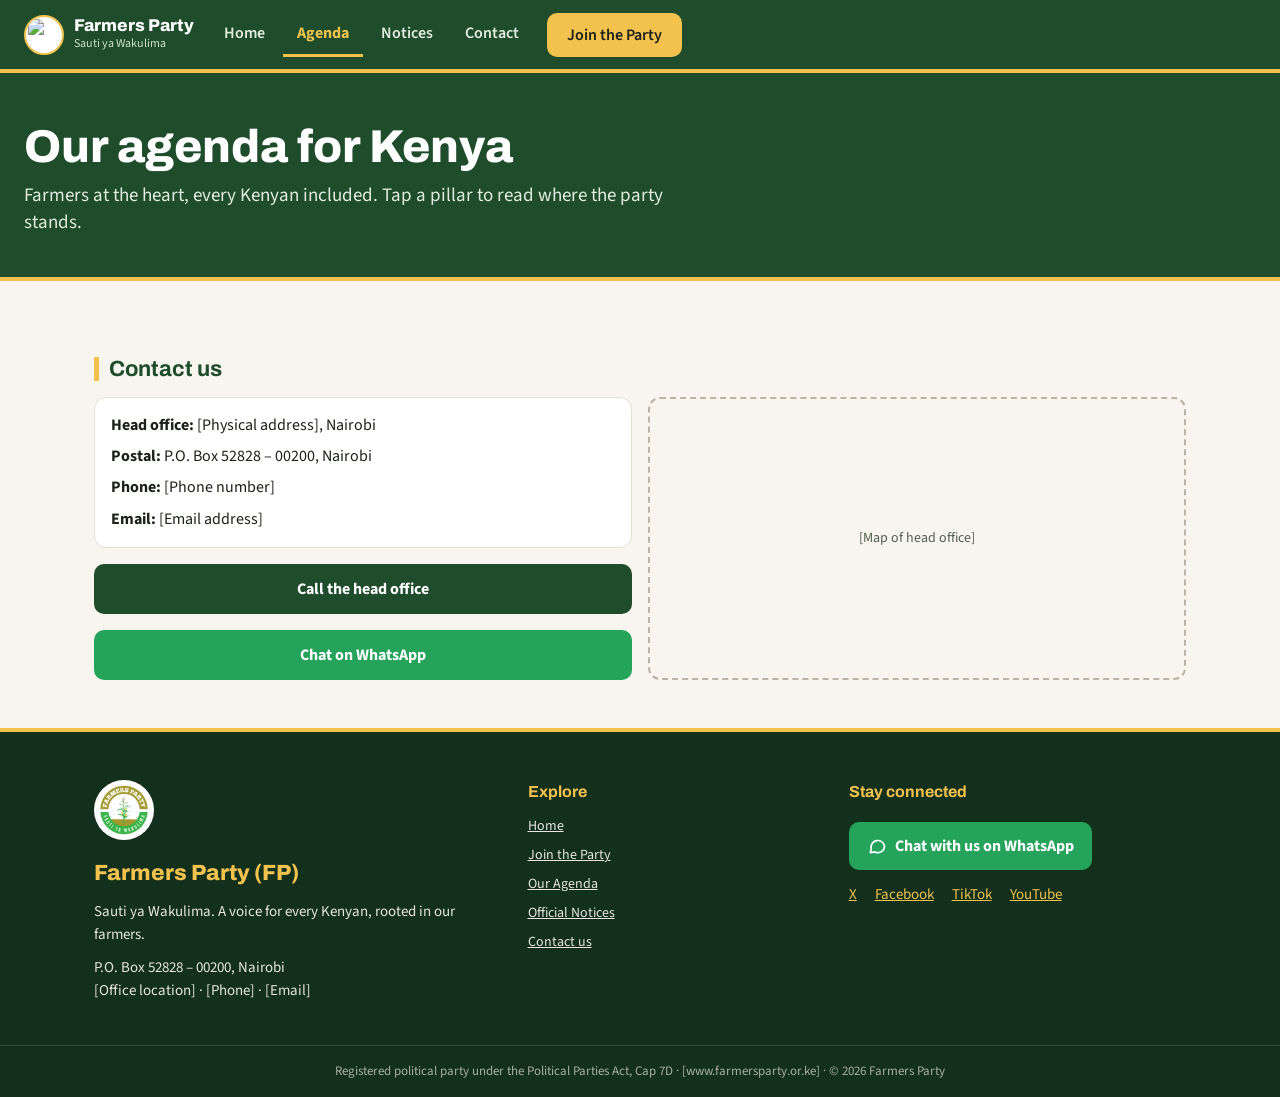
==== agenda.html @ e8895ca5 "latest" ====
<!doctype html>
<html lang="en">
<head>
<meta charset="utf-8">
<meta name="viewport" content="width=device-width, initial-scale=1">
<title>Farmers Party – Agenda and Contact</title>
<meta name="description" content="Farmers Party (FP) – Sauti ya Wakulima. A voice for every Kenyan, rooted in our farmers.">
<link rel="preconnect" href="https://fonts.googleapis.com">
<link href="https://fonts.googleapis.com/css2?family=Archivo:wght@500;700;800&amp;family=Source+Sans+3:wght@400;600;700&amp;display=swap" rel="stylesheet">
<link rel="stylesheet" href="styles.css">
</head>
<body>
<div class="app">
<header class="hdr"><div class="hdr-in">
<a class="brand" href="index.html"><div class="logo"><img src="img/logo.png" alt="Farmers Party Logo"></div><div class="brand-text"><span class="brand-name">Farmers Party</span><span class="brand-sub">Sauti ya Wakulima</span></div></a>
<button class="menu-btn" type="button" aria-expanded="false" aria-controls="nav">Menu</button>
<nav class="nav" id="nav" aria-label="Main"><a href="index.html">Home</a><a href="agenda.html" aria-current="page">Agenda</a><a href="notices.html">Notices</a><a href="agenda.html#contact">Contact</a><a class="btn-join" href="join.html">Join the Party</a></nav>
</div></header>
<main class="">
<section class="intro"><h1>Our agenda for Kenya</h1><p>Farmers at the heart, every Kenyan included. Tap a pillar to read where the party stands.</p></section>
<section class="acc" id="pillars"></section>
<section class="contact" id="contact"><h2>Contact us</h2>
<div class="card info"><span><strong>Head office:</strong> [Physical address], Nairobi</span><span><strong>Postal:</strong> P.O. Box 52828 – 00200, Nairobi</span><span><strong>Phone:</strong> [Phone number]</span><span><strong>Email:</strong> [Email address]</span></div>
<a class="btn btn-green" href="tel:">Call the head office</a><a class="btn btn-wa" href="https://wa.me/">Chat on WhatsApp</a>
<div class="ph map">[Map of head office]</div></section>
</main>
<footer class="ftr">
<div class="ftr-in">
<div><img src="logo.png" alt="Farmers Party Logo" style="height: 60px; margin-bottom: 10px; border-radius: 50%; background: #fff; padding: 3px;"><span class="t">Farmers Party (FP)</span><p>Sauti ya Wakulima. A voice for every Kenyan, rooted in our farmers.</p><p>P.O. Box 52828 – 00200, Nairobi<br>[Office location] · [Phone] · [Email]</p></div>
<div><h3>Explore</h3><ul><li><a href="index.html">Home</a></li><li><a href="join.html">Join the Party</a></li><li><a href="agenda.html">Our Agenda</a></li><li><a href="notices.html">Official Notices</a></li><li><a href="agenda.html#contact">Contact us</a></li></ul></div>
<div><h3>Stay connected</h3><a class="btn btn-wa" href="https://wa.me/"><svg aria-hidden="true" width="20" height="20" viewBox="0 0 24 24" fill="none" stroke="#fff" stroke-width="2" stroke-linecap="round" stroke-linejoin="round"><path d="M21 12a8 8 0 0 1-11.6 7.1L4 20l1-4.8A8 8 0 1 1 21 12z"/></svg>Chat with us on WhatsApp</a><div class="soc"><a href="https://x.com/">X</a><a href="https://facebook.com/">Facebook</a><a href="https://tiktok.com/">TikTok</a><a href="https://youtube.com/">YouTube</a></div></div>
</div>
<div class="ftr-bar">Registered political party under the Political Parties Act, Cap 7D · [www.farmersparty.or.ke] · © 2026 Farmers Party</div>
</footer>
</div>
<script src="js/main.js" defer></script>
</body>
</html>
---- styles.css ----
/* Farmers Party – styles (matches canvas design tokens) */
:root{--green:#1F4D2B;--green-dk:#163a20;--gold:#F2C14E;--ink:#1C2119;--muted:#55604F;--text2:#3E473A;--bg:#F7F5EE;--line:#E4E0D3;--line2:#B9B4A5;--tint:#EEF3EA;--wa:#25A35A;--amber:#8A5A00}
*{box-sizing:border-box}
body{margin:0;background:var(--bg);font-family:'Source Sans 3',system-ui,sans-serif;color:var(--ink)}
a{color:var(--green)}a:hover{color:var(--green-dk)}
h1,h2,.brand-name{font-family:Archivo,sans-serif}
:focus-visible{outline:3px solid var(--gold);outline-offset:2px}
.app{max-width:480px;min-height:100vh;margin:0 auto;display:flex;flex-direction:column;background:var(--bg)}
.app>main{flex:1}
.hdr{display:flex;align-items:center;justify-content:space-between;padding:14px 16px;background:#fff;border-bottom:1px solid var(--line)}
.brand{display:flex;align-items:center;gap:10px;text-decoration:none;color:var(--ink)}
.logo{width:40px;height:40px;border-radius:20px;background:var(--green);display:flex;align-items:center;justify-content:center}
.brand-text{display:flex;flex-direction:column}
.brand-name{font-weight:800;font-size:17px;line-height:1.1}
.brand-sub{font-size:12px;color:var(--muted)}
.btn-join{text-decoration:none;background:var(--gold);color:var(--ink);font-weight:700;font-size:15px;padding:11px 16px;border-radius:10px}
.btn-join:hover{color:var(--ink)}
.nav{display:flex;gap:4px;padding:0 8px;background:#fff;border-bottom:1px solid var(--line)}
.nav a{flex:1;text-align:center;text-decoration:none;padding:13px 0;font-weight:600;font-size:14px;color:var(--muted)}
.nav a[aria-current=page]{font-weight:700;color:var(--green);border-bottom:3px solid var(--green)}
.btn{display:block;text-align:center;text-decoration:none;font:inherit;font-weight:700;font-size:16px;padding:14px 0;border-radius:10px;border:0;cursor:pointer}
.btn-green{background:var(--green);color:#fff}.btn-green:hover{color:#fff;background:var(--green-dk)}
.btn-gold{background:var(--gold);color:var(--ink)}.btn-gold:hover{color:var(--ink)}
.btn-wa{background:var(--wa);color:#fff}.btn-wa:hover{color:#fff}
.btn-outline{border:2px solid #fff;color:#fff;padding:12px 0}.btn-outline:hover{color:#fff}
.intro{padding:24px 20px 8px;display:flex;flex-direction:column;gap:8px}
.intro h1{margin:0;font-weight:800;font-size:30px;line-height:1.15}
.intro p{margin:0;font-size:17px;line-height:1.45;color:var(--text2)}
.hero{background:var(--green);color:#fff;padding:28px 20px 24px;display:flex;flex-direction:column;gap:14px}
.hero .kicker{font-size:13px;font-weight:700;letter-spacing:.08em;text-transform:uppercase;color:var(--gold)}
.hero h1{margin:0;font-weight:800;font-size:34px;line-height:1.1}
.hero p{margin:0;font-size:17px;line-height:1.45;color:#E3ECE0}
.hero .cta{display:flex;gap:10px;margin-top:6px}.hero .cta .btn{flex:1}
.ph{display:flex;align-items:center;justify-content:center;text-align:center;color:var(--muted);font-size:14px}
.hero .ph{margin-top:8px;height:180px;border-radius:12px;border:2px dashed #7FA388;color:#CFE0CB;padding:0 20px}
.sec{padding:20px 16px 8px;display:flex;flex-direction:column;gap:10px}
.sec h2{margin:0;font-size:20px}
.row-between{display:flex;justify-content:space-between;align-items:baseline}
.row-between a,.card a.more{font-weight:700;font-size:15px}
.card{background:#fff;border:1px solid var(--line);border-radius:12px}
.card-pad{padding:18px;border-radius:14px;display:flex;flex-direction:column;gap:12px}
.grid2{display:grid;grid-template-columns:repeat(2,minmax(0,1fr));gap:10px}
.qa{text-decoration:none;color:var(--ink);padding:16px;display:flex;flex-direction:column;gap:10px;min-height:104px}
.qa span{font-weight:700;font-size:16px}
.leader{display:flex;align-items:center;gap:12px}
.avatar{width:64px;height:64px;border-radius:32px;background:var(--line);font-size:11px;color:var(--muted);flex:none}
.leader strong{font-family:Archivo,sans-serif;font-size:17px}.leader small{font-size:14px;color:var(--muted)}
.card p{margin:0;font-size:16px;line-height:1.5}
.notice-link{text-decoration:none;color:var(--ink);padding:14px 16px;display:flex;flex-direction:column;gap:4px}
.tag{font-size:13px;font-weight:700;color:var(--amber);letter-spacing:.04em}
.notice-link strong{font-size:16px}
.events{display:flex;gap:10px}.events .card{flex:1;overflow:hidden}
.events .ph{height:90px;background:#DDE6D6;font-size:12px}
.ev-body{padding:10px 12px;display:flex;flex-direction:column;gap:4px}
.ev-body small{font-size:13px;color:var(--muted)}.ev-body strong{font-size:15px}
.step{display:flex;align-items:center;gap:10px}
.step b{width:32px;height:32px;border-radius:16px;background:var(--green);color:#fff;display:flex;align-items:center;justify-content:center}
.step h2{margin:0;font-size:19px}
.wrap{padding:14px 16px 0}
form.card-pad{gap:14px}
label.f{display:flex;flex-direction:column;gap:6px;font-weight:600;font-size:15px}
.in{font:inherit;font-weight:400;font-size:16px;padding:12px;border:1px solid var(--line2);border-radius:8px;background:#fff;color:var(--ink)}
fieldset{border:0;padding:0;margin:0;display:flex;flex-direction:column;gap:10px}
legend{font-weight:600;font-size:15px;margin-bottom:8px;padding:0}
.chk{display:flex;align-items:center;gap:10px;font-size:16px}.chk input{width:22px;height:22px}
.note{background:var(--tint);border-radius:10px;padding:12px 14px;font-size:15px;line-height:1.4}
.note.err{background:#FBEAE6;color:#8A2A12}
.filters{display:flex;gap:8px;padding:12px 16px;flex-wrap:wrap}
.chip{font:inherit;font-weight:600;font-size:15px;padding:10px 16px;min-height:44px;border-radius:22px;border:2px solid var(--line2);background:#fff;color:var(--ink);cursor:pointer}
.chip[aria-pressed=true]{font-weight:700;border-color:var(--green);background:var(--green);color:#fff}
.list{padding:4px 16px 16px;display:flex;flex-direction:column;gap:10px}
.list article{padding:16px;display:flex;flex-direction:column;gap:8px}
.list h2{margin:0;font-size:17px;line-height:1.3}
.ref{font-size:14px;color:var(--muted)}
.foot-row{display:flex;justify-content:space-between;align-items:center;border-top:1px solid #EFEBE0;padding-top:10px}
.foot-row span{font-size:13px;color:var(--muted)}.foot-row a{font-weight:700;font-size:15px}
.objection{margin:0 16px 24px;background:var(--tint);border-radius:12px;padding:16px;display:flex;flex-direction:column;gap:6px}
.objection h2{margin:0;font-size:16px}.objection p{margin:0;font-size:15px;line-height:1.45}
.acc{padding:12px 16px 8px;display:flex;flex-direction:column;gap:8px}
.acc .card{overflow:hidden}
.acc button{font:inherit;width:100%;display:flex;justify-content:space-between;align-items:center;gap:12px;background:#fff;border:0;padding:16px;min-height:56px;text-align:left;color:var(--ink);font-weight:700;font-size:17px;cursor:pointer}
.acc button span+span{font-size:22px;color:var(--green)}
.acc p{padding:0 16px 16px;font-size:16px;line-height:1.5;color:var(--text2)}
.contact{padding:20px 16px 24px;display:flex;flex-direction:column;gap:12px}
.contact h2{margin:0;font-size:22px}
.contact .info{padding:16px;display:flex;flex-direction:column;gap:8px;font-size:16px;line-height:1.45}
.map{height:150px;border-radius:12px;border:2px dashed var(--line2)}
[hidden]{display:none!important}
.ftr{background:var(--ink);color:#E8E6DE;padding:20px;font-size:14px;line-height:1.5}
.ftr.big{padding:24px 20px 28px;display:flex;flex-direction:column;gap:14px}
.ftr.big .t{font-family:Archivo,sans-serif;font-weight:800;font-size:18px;color:#fff}
.ftr.big .addr{font-size:15px}
.ftr.big .btn{display:flex;align-items:center;justify-content:center;gap:8px}
.ftr .soc{display:flex;gap:18px;font-size:15px}.ftr .soc a{color:var(--gold)}
.ftr small{font-size:13px;color:#A9AFA2}

/* ===== Brand colour pass: more green + golden yellow ===== */
:root{--gold-dk:#E3A72F;--gold-tint:#FFF6DC}
/* header: solid green with gold base stripe */
.hdr{background:var(--green);border-bottom:4px solid var(--gold)}
.brand{color:#fff}.brand:hover{color:#fff}
.brand-sub{color:#CFE0CB}
.logo{border:2px solid var(--gold)}
.btn-join:hover,.btn-gold:hover{background:var(--gold-dk)}
/* nav: gold active marker */
.nav a[aria-current=page]{border-bottom-color:var(--gold)}
.nav a:hover{background:var(--gold-tint)}
/* page title bands (Join, Notices, Agenda) */
.intro{background:var(--green);padding:28px 20px 24px;border-bottom:4px solid var(--gold);margin-bottom:8px}
.intro h1{color:#fff}.intro p{color:#E3ECE0}
/* hero */
.hero{border-bottom:4px solid var(--gold)}
/* section headings: green text with gold marker */
.sec h2,.contact h2{color:var(--green);border-left:5px solid var(--gold);padding-left:10px}
/* cards */
.list article,.notice-link,.objection,.note{border-left:5px solid var(--gold)}
.notice-link{border-radius:12px}
.qa svg{width:44px;height:44px;padding:9px;background:var(--gold-tint);border:1px solid var(--gold);border-radius:12px}
.qa:hover{border-color:var(--green)}
.avatar{border:3px solid var(--gold)}
.step b{color:var(--gold)}
.note{background:var(--gold-tint)}
.note.err{border-left-color:#8A2A12}
.card-pad h2,.objection h2{color:var(--green)}
/* accordion + chips */
.acc button[aria-expanded=true]{background:var(--gold-tint);border-left:5px solid var(--gold);padding-left:11px}
.acc button[aria-expanded=true]+p{background:var(--gold-tint);border-left:5px solid var(--gold);padding-top:0;padding-left:11px}
.chip:hover{border-color:var(--green)}
.chip[aria-pressed=true]{box-shadow:0 3px 0 var(--gold)}
.in:focus{border-color:var(--green);box-shadow:0 0 0 3px var(--gold-tint),0 0 0 4px var(--gold);outline:none}
/* footer */
.ftr{border-top:4px solid var(--gold);background:#12301b}
.ftr.big .t{color:var(--gold)}

/* ===== Website (desktop landing) layout ===== */
html{scroll-behavior:smooth}
.app{max-width:none;margin:0;background:var(--bg)}
.container,.sec,.wrap,.acc,.contact,.list,.filters,.objection,.intro>*,.hero-in,.ftr-in{max-width:1140px;margin-left:auto;margin-right:auto;width:100%}
.sec,.wrap,.acc,.contact,.list,.filters{padding-left:24px;padding-right:24px}
.objection{margin:0 auto 32px;width:calc(100% - 48px)}
/* header with inline nav */
.hdr{position:sticky;top:0;z-index:20;padding:0}
.hdr-in{display:flex;align-items:center;justify-content:space-between;gap:16px;padding:12px 24px;flex-wrap:wrap}
.menu-btn{display:none;font:inherit;font-weight:700;background:transparent;color:#fff;border:2px solid var(--gold);border-radius:10px;padding:8px 14px;cursor:pointer}
.nav{background:transparent;border:0;padding:0;gap:4px;align-items:center}
.nav a{flex:none;padding:10px 14px;font-size:16px;color:#E3ECE0;border-radius:8px;border-bottom:3px solid transparent;border-radius:8px 8px 0 0}
.nav a:hover{background:rgba(255,255,255,.12);color:#fff}
.nav a[aria-current=page]{color:var(--gold);border-bottom:3px solid var(--gold)}
.nav a.btn-join{margin-left:10px;padding:11px 20px;border-radius:10px;border-bottom:0;color:var(--ink);background:var(--gold)}
.nav a.btn-join:hover{background:var(--gold-dk);color:var(--ink)}
.nav a.btn-join[aria-current=page]{box-shadow:0 0 0 3px #fff}
/* page title band */
.intro{padding:48px 24px 40px}
.intro>*{padding:0}
.intro h1{font-size:clamp(32px,4.5vw,46px)}
.intro p{max-width:680px;font-size:19px}
/* hero */
.hero{padding:64px 24px 72px;gap:0}
.hero-in{display:grid;grid-template-columns:1.1fr .9fr;gap:48px;align-items:center}
.hero-txt{display:flex;flex-direction:column;gap:18px}
.hero h1{font-size:clamp(36px,5.2vw,58px)}
.hero p{font-size:20px;max-width:560px}
.hero .cta{max-width:460px}.hero .cta .btn{padding:16px 0;font-size:17px}
.hero .ph{margin:0;height:380px;border-radius:20px}
/* sections */
.band{padding:24px 0}.band.alt{background:#fff;border-top:1px solid var(--line);border-bottom:1px solid var(--line)}
.sec{padding-top:40px;padding-bottom:16px;gap:20px}
.sec h2{font-size:28px}
.lead{margin:0;max-width:640px;font-size:17px;line-height:1.5;color:var(--text2)}
.grid4{display:grid;grid-template-columns:repeat(4,minmax(0,1fr));gap:16px}
.grid3{display:grid;grid-template-columns:repeat(3,minmax(0,1fr));gap:16px}
.grid2w{display:grid;grid-template-columns:repeat(2,minmax(0,1fr));gap:16px}
.qa{padding:22px;min-height:150px;transition:border-color .15s,box-shadow .15s}
.qa:hover{box-shadow:0 6px 18px rgba(31,77,43,.12)}
.qa span{font-size:18px}
.about{display:grid;grid-template-columns:1fr 1fr;gap:20px;align-items:stretch}
.about .card-pad{padding:28px;justify-content:center}
.pcard{display:flex;flex-direction:column;gap:6px;padding:20px;text-decoration:none;color:var(--ink);border-top:5px solid var(--gold)}
.pcard:hover{border-top-color:var(--green)}
.pcard strong{font-family:Archivo,sans-serif;font-size:18px;color:var(--green)}
.pcard span{font-size:15px;color:var(--muted)}
.more-link{align-self:flex-start;font-weight:700;font-size:16px}
.events .card{flex:1}.events .ph{height:150px}
.ev-body{padding:14px 16px}.ev-body strong{font-size:17px}
.cta-band{background:var(--gold);color:var(--ink);padding:44px 24px;margin-top:32px}
.cta-in{max-width:1140px;margin:0 auto;display:flex;align-items:center;justify-content:space-between;gap:24px;flex-wrap:wrap}
.cta-in h2{margin:0;font-size:30px;color:var(--green)}
.cta-in p{margin:6px 0 0;font-size:18px;color:var(--ink)}
.cta-in .btn{padding:16px 32px;font-size:18px;min-width:220px}
/* join page */
.join-main .wrap{max-width:760px}
.join-main .wrap:last-of-type{padding-bottom:40px}
/* notices + agenda */
.list{display:grid;grid-template-columns:repeat(2,minmax(0,1fr));gap:16px;padding-bottom:24px}
.acc{display:grid;grid-template-columns:repeat(2,minmax(0,1fr));gap:12px;align-items:start;padding-top:28px}
.contact{display:grid;grid-template-columns:1fr 1fr;gap:16px;padding-top:32px;padding-bottom:48px}
.contact h2{grid-column:1/-1}
.contact .info{grid-column:1}.contact .btn{grid-column:1}
.contact .map{grid-column:2;grid-row:2/span 3;height:auto;min-height:220px}
/* footer */
.ftr,.ftr.big{display:block;padding:0}
.ftr-in{display:grid;grid-template-columns:1.4fr 1fr 1.2fr;gap:40px;padding:48px 24px 32px}
.ftr h3{margin:0 0 12px;font-family:Archivo,sans-serif;font-size:16px;color:var(--gold)}
.ftr .t{display:block;font-family:Archivo,sans-serif;font-weight:800;font-size:22px;color:var(--gold);margin-bottom:10px}
.ftr p{margin:0 0 10px;font-size:15px;line-height:1.55}
.ftr ul{list-style:none;margin:0;padding:0;display:flex;flex-direction:column;gap:8px}
.ftr a{color:#E8E6DE}.ftr a:hover{color:var(--gold)}
.ftr .btn-wa{display:inline-flex;align-items:center;gap:8px;padding:12px 18px;margin:6px 0 14px;color:#fff}
.ftr .soc{gap:18px}.ftr .soc a{color:var(--gold)}
.ftr-bar{border-top:1px solid rgba(255,255,255,.14);padding:16px 24px;text-align:center;font-size:13px;color:#A9AFA2}
/* tablet + phone */
@media (max-width:900px){
.menu-btn{display:block}
.nav{display:none;width:100%;flex-direction:column;align-items:stretch;padding:8px 0 12px}
.nav.open{display:flex}
.nav a,.nav a.btn-join{text-align:left;margin:0}
.nav a.btn-join{text-align:center;margin-top:8px}
.hero{padding:40px 20px 48px}
.hero-in{grid-template-columns:1fr;gap:28px}
.hero .ph{height:220px}
.grid4{grid-template-columns:repeat(2,minmax(0,1fr))}
.grid3,.about,.list,.acc,.contact,.ftr-in{grid-template-columns:1fr}
.contact .info,.contact .btn,.contact .map{grid-column:1;grid-row:auto}
.contact .map{min-height:160px}
.ftr-in{gap:28px;padding-top:36px}
.events{flex-direction:column}
.cta-in{flex-direction:column;align-items:stretch;text-align:center}
.intro{padding:32px 20px 28px}
}
@media (max-width:520px){.hero .cta{flex-direction:column}.sec,.wrap,.acc,.contact,.list,.filters{padding-left:16px;padding-right:16px}}
@media (prefers-reduced-motion:reduce){html{scroll-behavior:auto}*{transition:none!important}}

/* ===== Logo Image Integration ===== */
.logo {
  overflow: hidden;
  background: #fff;
}
.logo img {
  width: 100%;
  height: 100%;
  object-fit: contain;
  padding: 2px;
}
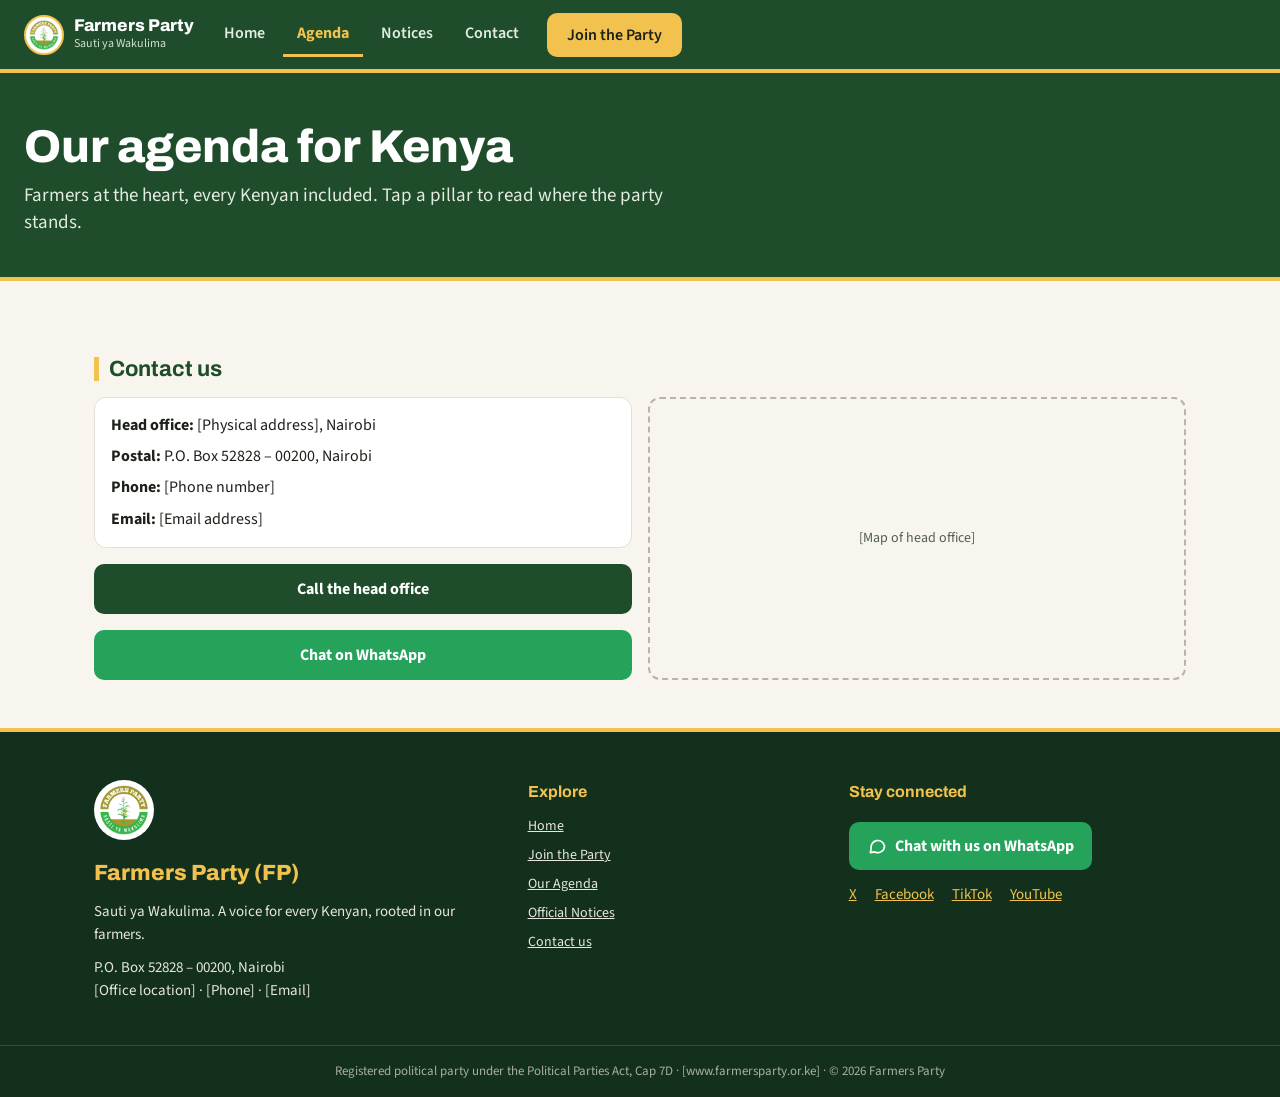
==== commit 9b69d236: "latest" ====
--- a/agenda.html
+++ b/agenda.html
@@ -12,7 +12,7 @@
 <body>
 <div class="app">
 <header class="hdr"><div class="hdr-in">
-<a class="brand" href="index.html"><div class="logo"><img src="img/logo.png" alt="Farmers Party Logo"></div><div class="brand-text"><span class="brand-name">Farmers Party</span><span class="brand-sub">Sauti ya Wakulima</span></div></a>
+<a class="brand" href="index.html"><div class="logo"><img src="logo.png" alt="Farmers Party Logo"></div><div class="brand-text"><span class="brand-name">Farmers Party</span><span class="brand-sub">Sauti ya Wakulima</span></div></a>
 <button class="menu-btn" type="button" aria-expanded="false" aria-controls="nav">Menu</button>
 <nav class="nav" id="nav" aria-label="Main"><a href="index.html">Home</a><a href="agenda.html" aria-current="page">Agenda</a><a href="notices.html">Notices</a><a href="agenda.html#contact">Contact</a><a class="btn-join" href="join.html">Join the Party</a></nav>
 </div></header>
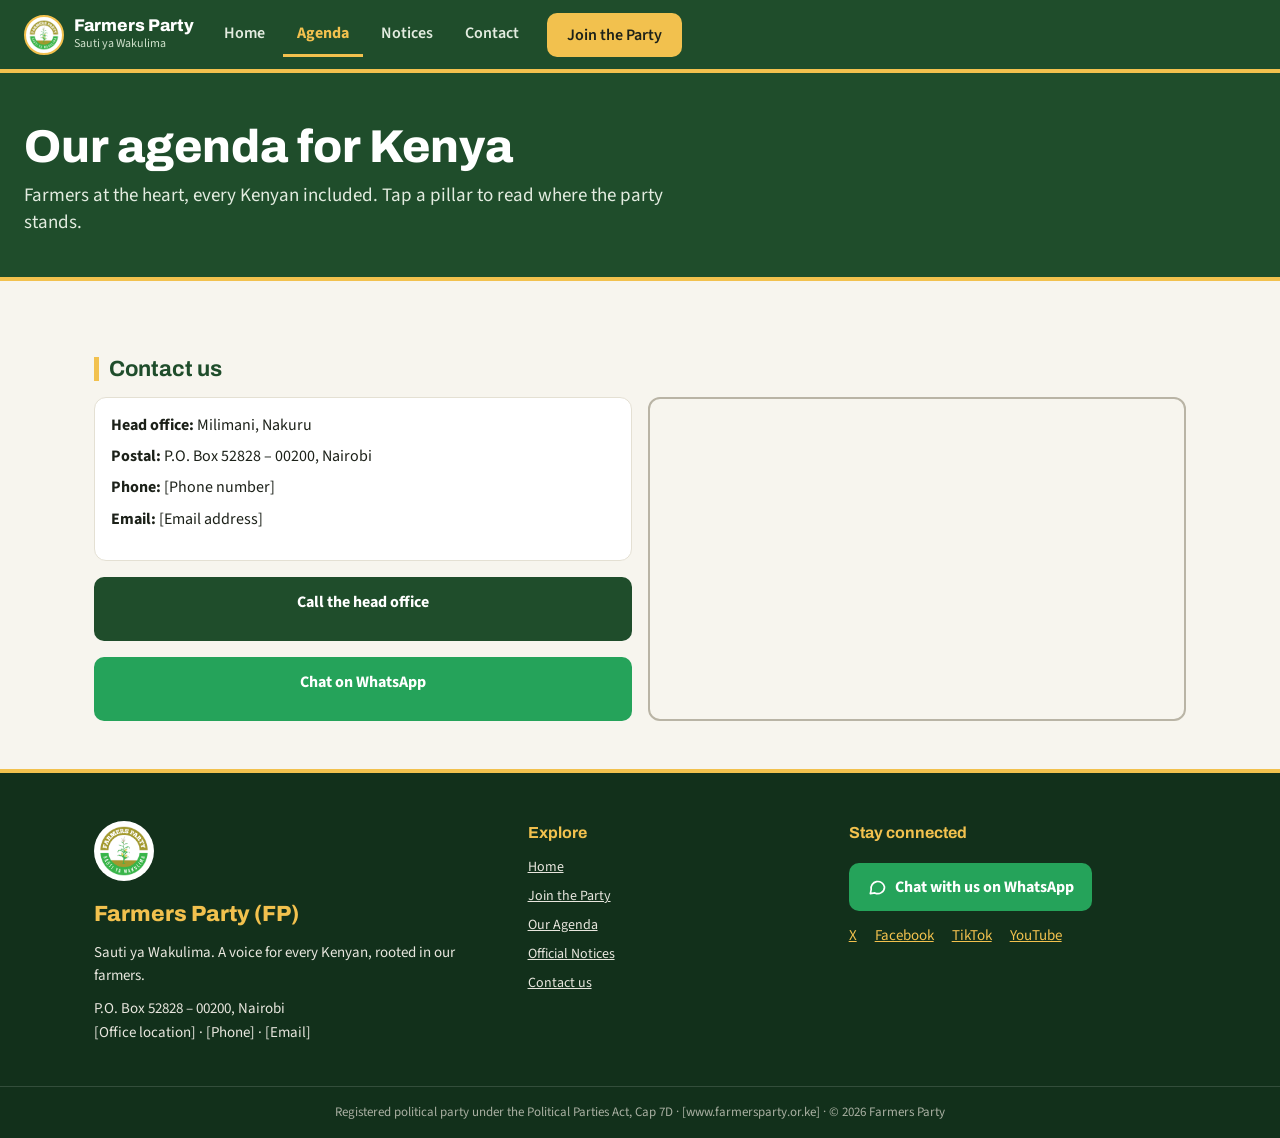
==== commit 0ed7f521: "latest" ====
--- a/agenda.html
+++ b/agenda.html
@@ -20,9 +20,26 @@
 <section class="intro"><h1>Our agenda for Kenya</h1><p>Farmers at the heart, every Kenyan included. Tap a pillar to read where the party stands.</p></section>
 <section class="acc" id="pillars"></section>
 <section class="contact" id="contact"><h2>Contact us</h2>
-<div class="card info"><span><strong>Head office:</strong> [Physical address], Nairobi</span><span><strong>Postal:</strong> P.O. Box 52828 – 00200, Nairobi</span><span><strong>Phone:</strong> [Phone number]</span><span><strong>Email:</strong> [Email address]</span></div>
-<a class="btn btn-green" href="tel:">Call the head office</a><a class="btn btn-wa" href="https://wa.me/">Chat on WhatsApp</a>
-<div class="ph map">[Map of head office]</div></section>
+<div class="card info">
+  <span><strong>Head office:</strong> Milimani, Nakuru</span>
+  <span><strong>Postal:</strong> P.O. Box 52828 – 00200, Nairobi</span>
+  <span><strong>Phone:</strong> [Phone number]</span>
+  <span><strong>Email:</strong> [Email address]</span>
+</div>
+<a class="btn btn-green" href="tel:">Call the head office</a>
+<a class="btn btn-wa" href="https://wa.me/">Chat on WhatsApp</a>
+<div class="map" style="border-radius:12px; overflow:hidden; border:2px solid var(--line2); min-height:320px;">
+  <iframe
+    width="100%"
+    height="100%"
+    style="border:0; min-height:320px; display:block;"
+    loading="lazy"
+    allowfullscreen
+    referrerpolicy="no-referrer-when-downgrade"
+    src="https://maps.google.com/maps?q=Milimani,%20Nakuru,%20Kenya&t=&z=15&ie=UTF8&iwloc=&output=embed">
+  </iframe>
+</div>
+</section>
 </main>
 <footer class="ftr">
 <div class="ftr-in">
--- a/styles.css
+++ b/styles.css
@@ -138,11 +138,11 @@
 .container,.sec,.wrap,.acc,.contact,.list,.filters,.objection,.intro>*,.hero-in,.ftr-in{max-width:1140px;margin-left:auto;margin-right:auto;width:100%}
 .sec,.wrap,.acc,.contact,.list,.filters{padding-left:24px;padding-right:24px}
 .objection{margin:0 auto 32px;width:calc(100% - 48px)}
-/* header with inline nav */
+/* header with inline nav — logo left, nav far right */
 .hdr{position:sticky;top:0;z-index:20;padding:0}
 .hdr-in{display:flex;align-items:center;justify-content:space-between;gap:16px;padding:12px 24px;flex-wrap:wrap}
 .menu-btn{display:none;font:inherit;font-weight:700;background:transparent;color:#fff;border:2px solid var(--gold);border-radius:10px;padding:8px 14px;cursor:pointer}
-.nav{background:transparent;border:0;padding:0;gap:4px;align-items:center}
+.nav{background:transparent;border:0;padding:0;gap:4px;align-items:center;margin-left:auto}
 .nav a{flex:none;padding:10px 14px;font-size:16px;color:#E3ECE0;border-radius:8px;border-bottom:3px solid transparent;border-radius:8px 8px 0 0}
 .nav a:hover{background:rgba(255,255,255,.12);color:#fff}
 .nav a[aria-current=page]{color:var(--gold);border-bottom:3px solid var(--gold)}
@@ -210,8 +210,8 @@
 .ftr-bar{border-top:1px solid rgba(255,255,255,.14);padding:16px 24px;text-align:center;font-size:13px;color:#A9AFA2}
 /* tablet + phone */
 @media (max-width:900px){
-.menu-btn{display:block}
-.nav{display:none;width:100%;flex-direction:column;align-items:stretch;padding:8px 0 12px}
+.menu-btn{display:block;margin-left:auto}
+.nav{display:none;width:100%;flex-direction:column;align-items:stretch;padding:8px 0 12px;margin-left:0}
 .nav.open{display:flex}
 .nav a,.nav a.btn-join{text-align:left;margin:0}
 .nav a.btn-join{text-align:center;margin-top:8px}
@@ -240,4 +240,41 @@
   height: 100%;
   object-fit: contain;
   padding: 2px;
-}+}
+
+/* ===== Photo Integration ===== */
+.hero .ph, .events .ph, .avatar {
+  overflow: hidden;
+  padding: 0;
+}
+.hero .ph img, .events .ph img, .avatar img {
+  width: 100%;
+  height: 100%;
+  object-fit: cover;
+  display: block;
+}
+.hero .ph {
+  border-style: solid;
+  border-color: var(--gold);
+}
+/* ===== Agenda card photos ===== */
+.pcard {
+    padding: 0;
+    overflow: hidden;
+  }
+  .pcard img {
+    width: 100%;
+    height: 160px;
+    object-fit: cover;
+    display: block;
+    border-bottom: 1px solid var(--line);
+  }
+  .pcard .pcard-body {
+    padding: 16px 20px 20px;
+    display: flex;
+    flex-direction: column;
+    gap: 6px;
+  }
+  @media (max-width:900px) {
+    .pcard img { height: 140px; }
+  }
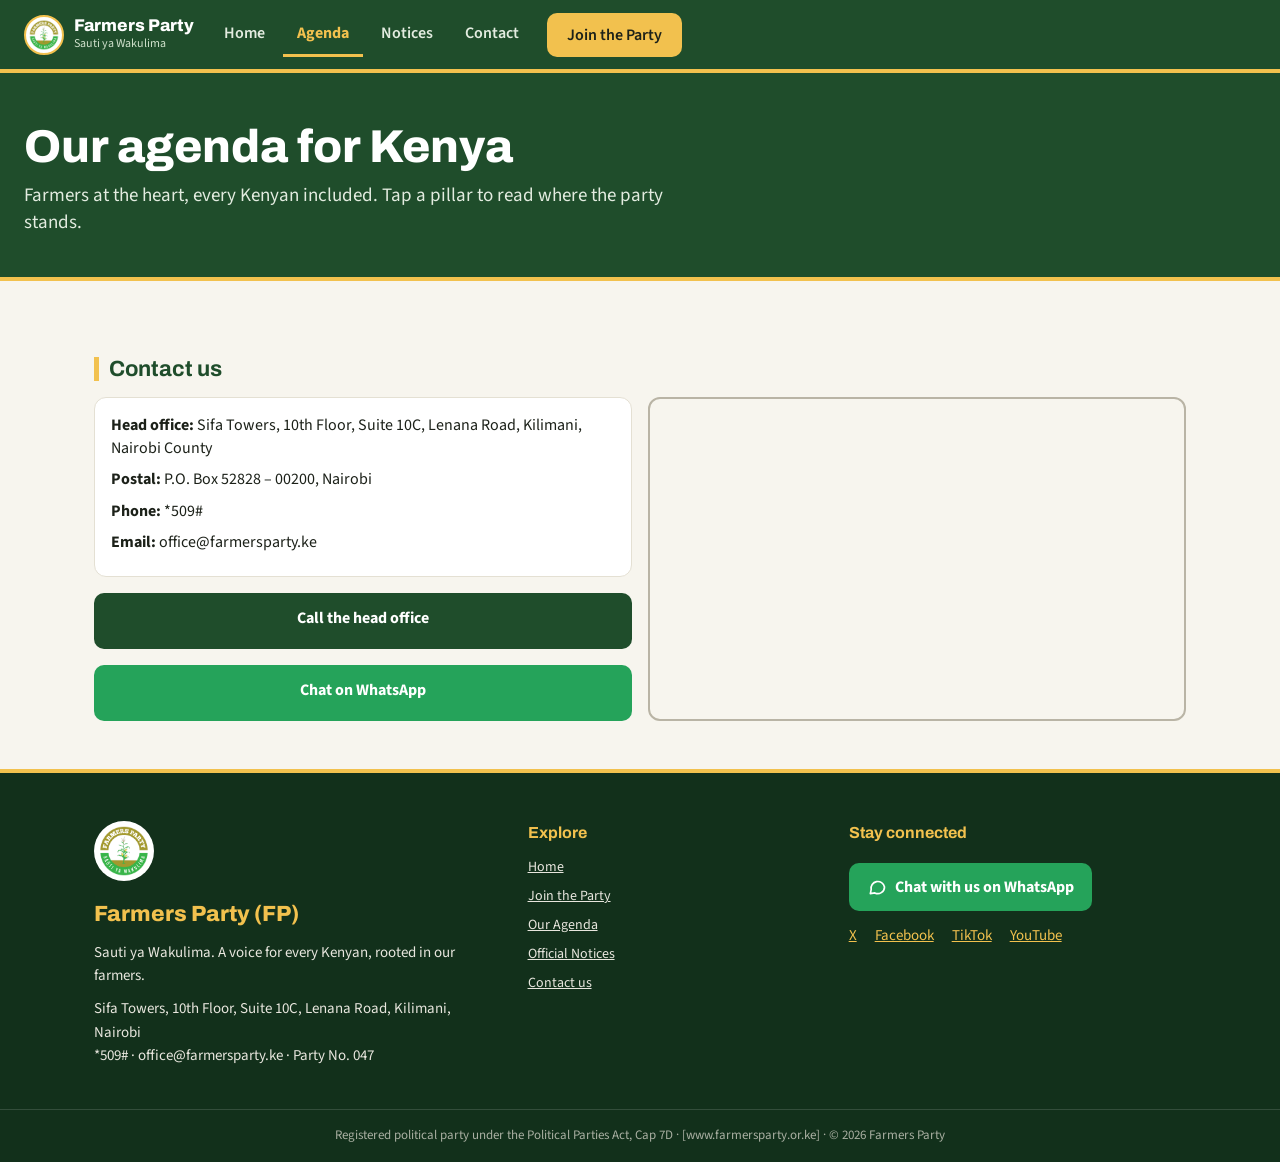
==== commit f22e15ee: "latest" ====
--- a/agenda.html
+++ b/agenda.html
@@ -6,6 +6,7 @@
 <title>Farmers Party – Agenda and Contact</title>
 <meta name="description" content="Farmers Party (FP) – Sauti ya Wakulima. A voice for every Kenyan, rooted in our farmers.">
 <link rel="preconnect" href="https://fonts.googleapis.com">
+<link rel="icon" type="image/png" href="logo.png">
 <link href="https://fonts.googleapis.com/css2?family=Archivo:wght@500;700;800&amp;family=Source+Sans+3:wght@400;600;700&amp;display=swap" rel="stylesheet">
 <link rel="stylesheet" href="styles.css">
 </head>
@@ -21,10 +22,10 @@
 <section class="acc" id="pillars"></section>
 <section class="contact" id="contact"><h2>Contact us</h2>
 <div class="card info">
-  <span><strong>Head office:</strong> Milimani, Nakuru</span>
+  <span><strong>Head office:</strong> Sifa Towers, 10th Floor, Suite 10C, Lenana Road, Kilimani, Nairobi County</span>
   <span><strong>Postal:</strong> P.O. Box 52828 – 00200, Nairobi</span>
-  <span><strong>Phone:</strong> [Phone number]</span>
-  <span><strong>Email:</strong> [Email address]</span>
+  <span><strong>Phone:</strong> *509#</span>
+  <span><strong>Email:</strong> office@farmersparty.ke</span>
 </div>
 <a class="btn btn-green" href="tel:">Call the head office</a>
 <a class="btn btn-wa" href="https://wa.me/">Chat on WhatsApp</a>
@@ -36,14 +37,14 @@
     loading="lazy"
     allowfullscreen
     referrerpolicy="no-referrer-when-downgrade"
-    src="https://maps.google.com/maps?q=Milimani,%20Nakuru,%20Kenya&t=&z=15&ie=UTF8&iwloc=&output=embed">
+    src="https://maps.google.com/maps?q=Sifa%20Towers,%20Lenana%20Road,%20Kilimani,%20Nairobi,%20Kenya&t=&z=15&ie=UTF8&iwloc=&output=embed">
   </iframe>
 </div>
 </section>
 </main>
 <footer class="ftr">
 <div class="ftr-in">
-<div><img src="logo.png" alt="Farmers Party Logo" style="height: 60px; margin-bottom: 10px; border-radius: 50%; background: #fff; padding: 3px;"><span class="t">Farmers Party (FP)</span><p>Sauti ya Wakulima. A voice for every Kenyan, rooted in our farmers.</p><p>P.O. Box 52828 – 00200, Nairobi<br>[Office location] · [Phone] · [Email]</p></div>
+<div><img src="logo.png" alt="Farmers Party Logo" style="height: 60px; margin-bottom: 10px; border-radius: 50%; background: #fff; padding: 3px;"><span class="t">Farmers Party (FP)</span><p>Sauti ya Wakulima. A voice for every Kenyan, rooted in our farmers.</p><p>Sifa Towers, 10th Floor, Suite 10C, Lenana Road, Kilimani, Nairobi<br>*509# · office@farmersparty.ke · Party No. 047</p></div>
 <div><h3>Explore</h3><ul><li><a href="index.html">Home</a></li><li><a href="join.html">Join the Party</a></li><li><a href="agenda.html">Our Agenda</a></li><li><a href="notices.html">Official Notices</a></li><li><a href="agenda.html#contact">Contact us</a></li></ul></div>
 <div><h3>Stay connected</h3><a class="btn btn-wa" href="https://wa.me/"><svg aria-hidden="true" width="20" height="20" viewBox="0 0 24 24" fill="none" stroke="#fff" stroke-width="2" stroke-linecap="round" stroke-linejoin="round"><path d="M21 12a8 8 0 0 1-11.6 7.1L4 20l1-4.8A8 8 0 1 1 21 12z"/></svg>Chat with us on WhatsApp</a><div class="soc"><a href="https://x.com/">X</a><a href="https://facebook.com/">Facebook</a><a href="https://tiktok.com/">TikTok</a><a href="https://youtube.com/">YouTube</a></div></div>
 </div>
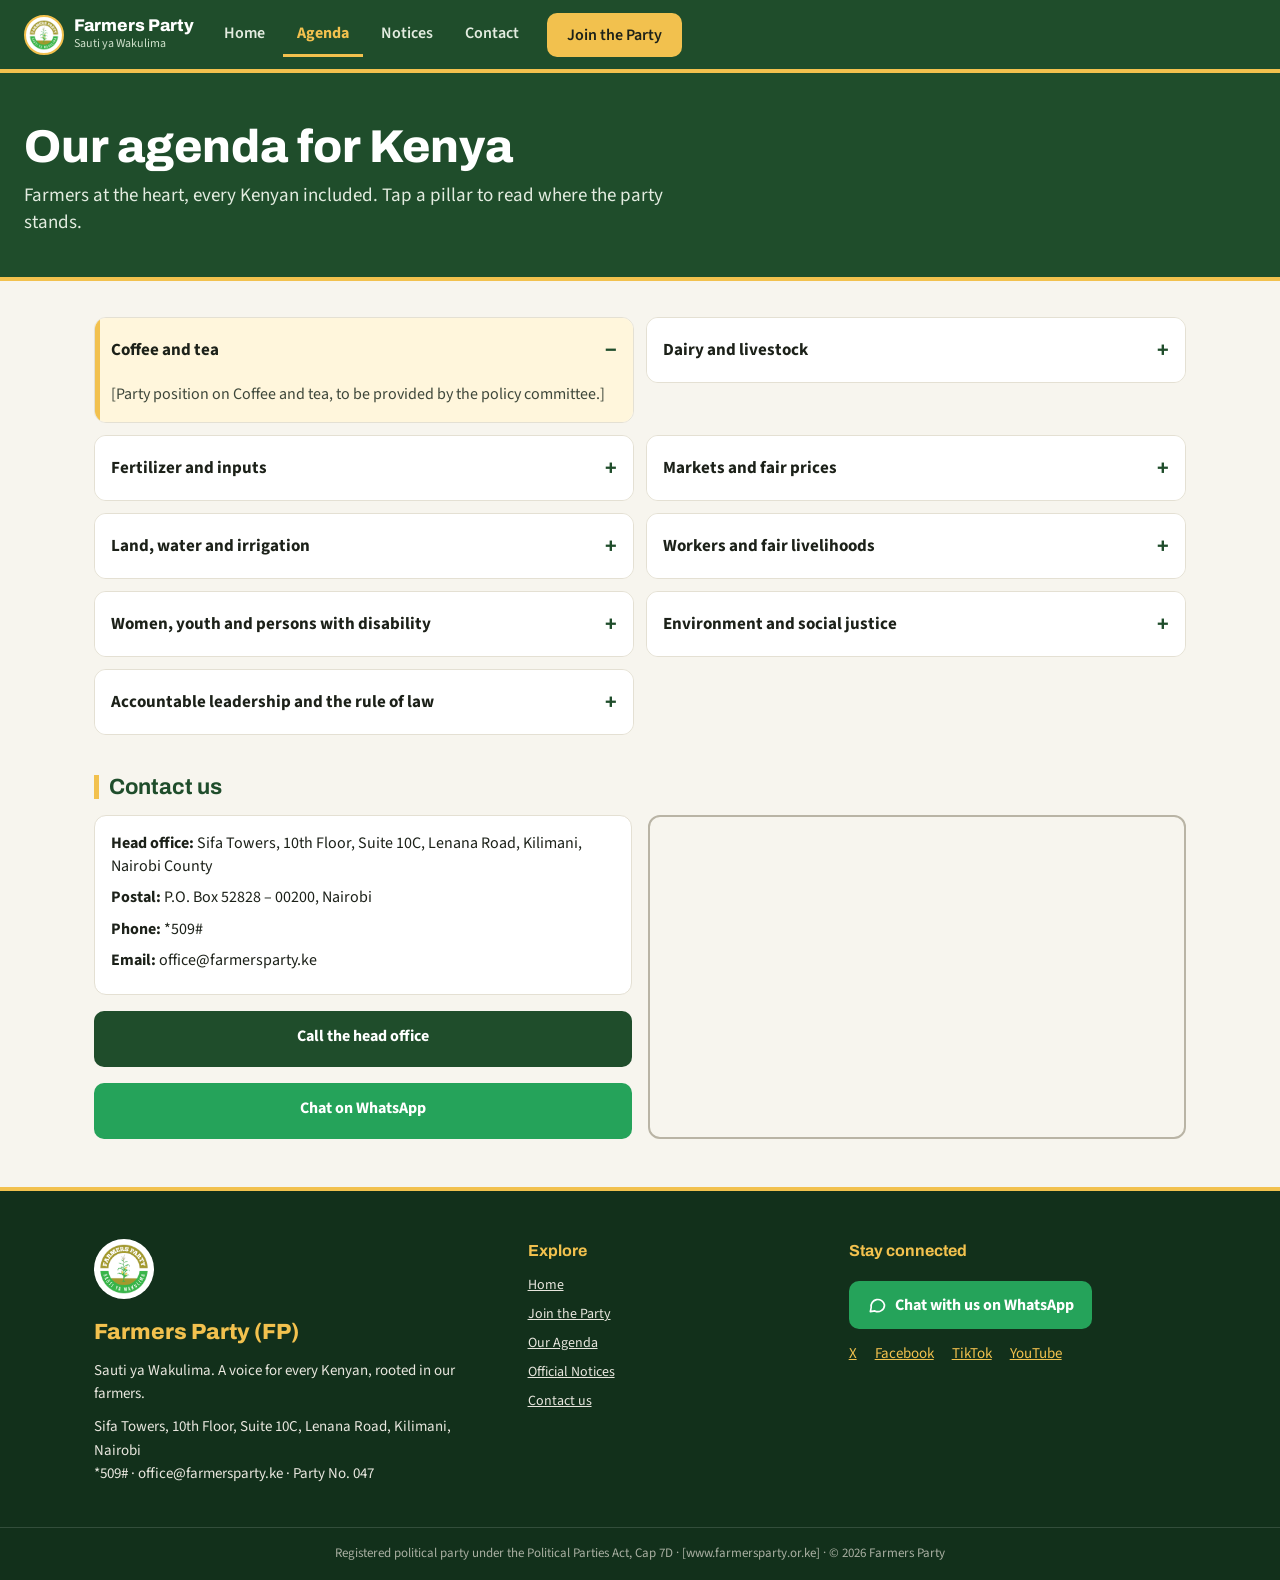
==== commit 373a5f3f: "latest" ====
--- a/agenda.html
+++ b/agenda.html
@@ -46,11 +46,11 @@
 <div class="ftr-in">
 <div><img src="logo.png" alt="Farmers Party Logo" style="height: 60px; margin-bottom: 10px; border-radius: 50%; background: #fff; padding: 3px;"><span class="t">Farmers Party (FP)</span><p>Sauti ya Wakulima. A voice for every Kenyan, rooted in our farmers.</p><p>Sifa Towers, 10th Floor, Suite 10C, Lenana Road, Kilimani, Nairobi<br>*509# · office@farmersparty.ke · Party No. 047</p></div>
 <div><h3>Explore</h3><ul><li><a href="index.html">Home</a></li><li><a href="join.html">Join the Party</a></li><li><a href="agenda.html">Our Agenda</a></li><li><a href="notices.html">Official Notices</a></li><li><a href="agenda.html#contact">Contact us</a></li></ul></div>
-<div><h3>Stay connected</h3><a class="btn btn-wa" href="https://wa.me/"><svg aria-hidden="true" width="20" height="20" viewBox="0 0 24 24" fill="none" stroke="#fff" stroke-width="2" stroke-linecap="round" stroke-linejoin="round"><path d="M21 12a8 8 0 0 1-11.6 7.1L4 20l1-4.8A8 8 0 1 1 21 12z"/></svg>Chat with us on WhatsApp</a><div class="soc"><a href="https://x.com/">X</a><a href="https://facebook.com/">Facebook</a><a href="https://tiktok.com/">TikTok</a><a href="https://youtube.com/">YouTube</a></div></div>
+<div><h3>Stay connected</h3><a class="btn btn-wa" href="https://wa.me/"><svg aria-hidden="true" width="20" height="20" viewBox="0 0 24 24" fill="none" stroke="#fff" stroke-width="2" stroke-linecap="round" stroke-linejoin="round"><path d="M21 12a8 8 0 0 1-11.6 7.1L4 20l1-4.8A8 8 0 1 1 21 12z"/></svg>Chat with us on WhatsApp</a><div class="soc"><a href="https://x.com/FarmersParty_FP" target="_blank" rel="noopener">X</a><a href="https://www.facebook.com/share/1CMqEgruwL/" target="_blank" rel="noopener">Facebook</a><a href="https://tiktok.com/">TikTok</a><a href="https://youtube.com/">YouTube</a></div></div>
 </div>
 <div class="ftr-bar">Registered political party under the Political Parties Act, Cap 7D · [www.farmersparty.or.ke] · © 2026 Farmers Party</div>
 </footer>
 </div>
-<script src="js/main.js" defer></script>
+<script src="main.js" defer></script>
 </body>
 </html>
--- a/styles.css
+++ b/styles.css
@@ -138,10 +138,11 @@
 .container,.sec,.wrap,.acc,.contact,.list,.filters,.objection,.intro>*,.hero-in,.ftr-in{max-width:1140px;margin-left:auto;margin-right:auto;width:100%}
 .sec,.wrap,.acc,.contact,.list,.filters{padding-left:24px;padding-right:24px}
 .objection{margin:0 auto 32px;width:calc(100% - 48px)}
-/* header with inline nav — logo left, nav far right */
-.hdr{position:sticky;top:0;z-index:20;padding:0}
+/* header with inline nav: logo left, nav far right */
+.hdr{position:sticky;top:0;z-index:1000;padding:0}
 .hdr-in{display:flex;align-items:center;justify-content:space-between;gap:16px;padding:12px 24px;flex-wrap:wrap}
-.menu-btn{display:none;font:inherit;font-weight:700;background:transparent;color:#fff;border:2px solid var(--gold);border-radius:10px;padding:8px 14px;cursor:pointer}
+.menu-btn{display:none;font:inherit;font-weight:700;background:transparent;color:#fff;border:2px solid var(--gold);border-radius:10px;padding:8px 14px;cursor:pointer;
+  position:relative;z-index:1001;min-height:44px;min-width:76px;touch-action:manipulation;-webkit-tap-highlight-color:transparent}
 .nav{background:transparent;border:0;padding:0;gap:4px;align-items:center;margin-left:auto}
 .nav a{flex:none;padding:10px 14px;font-size:16px;color:#E3ECE0;border-radius:8px;border-bottom:3px solid transparent;border-radius:8px 8px 0 0}
 .nav a:hover{background:rgba(255,255,255,.12);color:#fff}
@@ -208,25 +209,59 @@
 .ftr .btn-wa{display:inline-flex;align-items:center;gap:8px;padding:12px 18px;margin:6px 0 14px;color:#fff}
 .ftr .soc{gap:18px}.ftr .soc a{color:var(--gold)}
 .ftr-bar{border-top:1px solid rgba(255,255,255,.14);padding:16px 24px;text-align:center;font-size:13px;color:#A9AFA2}
-/* tablet + phone */
+
+/* ===== Tablet + phone (includes the mobile menu dropdown) ===== */
 @media (max-width:900px){
-.menu-btn{display:block;margin-left:auto}
-.nav{display:none;width:100%;flex-direction:column;align-items:stretch;padding:8px 0 12px;margin-left:0}
-.nav.open{display:flex}
-.nav a,.nav a.btn-join{text-align:left;margin:0}
-.nav a.btn-join{text-align:center;margin-top:8px}
-.hero{padding:40px 20px 48px}
-.hero-in{grid-template-columns:1fr;gap:28px}
-.hero .ph{height:220px}
-.grid4{grid-template-columns:repeat(2,minmax(0,1fr))}
-.grid3,.about,.list,.acc,.contact,.ftr-in{grid-template-columns:1fr}
-.contact .info,.contact .btn,.contact .map{grid-column:1;grid-row:auto}
-.contact .map{min-height:160px}
-.ftr-in{gap:28px;padding-top:36px}
-.events{flex-direction:column}
-.cta-in{flex-direction:column;align-items:stretch;text-align:center}
-.intro{padding:32px 20px 28px}
-}
+  .hdr-in{position:relative;flex-wrap:nowrap}
+  .menu-btn{display:block;margin-left:auto}
+  /* dropdown panel that opens under the header */
+  .nav{
+    display:none;
+    position:absolute;
+    top:100%;
+    left:12px;
+    right:12px;
+    width:auto;
+    margin:6px 0 0;
+    padding:8px;
+    flex-direction:column;
+    align-items:stretch;
+    background:var(--green-dk);
+    border:2px solid var(--gold);
+    border-radius:12px;
+    box-shadow:0 12px 28px rgba(0,0,0,.28);
+  }
+  #nav.open{display:flex}
+  .nav a,.nav a.btn-join{
+    text-align:left;
+    margin:0;
+    padding:14px 16px;
+    border-radius:8px;
+    border-bottom:0;
+  }
+  .nav a[aria-current=page]{
+    background:rgba(255,255,255,.1);
+    border-left:4px solid var(--gold);
+  }
+  .nav a.btn-join{
+    text-align:center;
+    margin-top:8px;
+    background:var(--gold);
+    color:var(--ink);
+  }
+  .hero{padding:40px 20px 48px}
+  .hero-in{grid-template-columns:1fr;gap:28px}
+  .hero .ph{height:220px}
+  .grid4{grid-template-columns:repeat(2,minmax(0,1fr))}
+  .grid3,.about,.list,.acc,.contact,.ftr-in{grid-template-columns:1fr}
+  .contact .info,.contact .btn,.contact .map{grid-column:1;grid-row:auto}
+  .contact .map{min-height:160px}
+  .ftr-in{gap:28px;padding-top:36px}
+  .events{flex-direction:column}
+  .cta-in{flex-direction:column;align-items:stretch;text-align:center}
+  .intro{padding:32px 20px 28px}
+}
+
 @media (max-width:520px){.hero .cta{flex-direction:column}.sec,.wrap,.acc,.contact,.list,.filters{padding-left:16px;padding-right:16px}}
 @media (prefers-reduced-motion:reduce){html{scroll-behavior:auto}*{transition:none!important}}
 
@@ -257,24 +292,93 @@
   border-style: solid;
   border-color: var(--gold);
 }
+
 /* ===== Agenda card photos ===== */
 .pcard {
-    padding: 0;
-    overflow: hidden;
-  }
-  .pcard img {
-    width: 100%;
-    height: 160px;
-    object-fit: cover;
-    display: block;
-    border-bottom: 1px solid var(--line);
-  }
-  .pcard .pcard-body {
-    padding: 16px 20px 20px;
-    display: flex;
-    flex-direction: column;
-    gap: 6px;
-  }
-  @media (max-width:900px) {
-    .pcard img { height: 140px; }
-  }+  padding: 0;
+  overflow: hidden;
+}
+.pcard img {
+  width: 100%;
+  height: 160px;
+  object-fit: cover;
+  display: block;
+  border-bottom: 1px solid var(--line);
+}
+.pcard .pcard-body {
+  padding: 16px 20px 20px;
+  display: flex;
+  flex-direction: column;
+  gap: 6px;
+}
+@media (max-width:900px) {
+  .pcard img { height: 140px; }
+}
+
+/* ===== Dynamic & Appealing Animations ===== */
+/* Hero animated gradient */
+.hero {
+  background: linear-gradient(-45deg, #1F4D2B, #163a20, #2a6b3d, #1F4D2B);
+  background-size: 400% 400%;
+  animation: gradientBG 14s ease infinite;
+}
+@keyframes gradientBG {
+  0% { background-position: 0% 50%; }
+  50% { background-position: 100% 50%; }
+  100% { background-position: 0% 50%; }
+}
+
+/* Card lift */
+.card {
+  transition: transform .3s ease, box-shadow .3s ease;
+}
+.card:hover {
+  transform: translateY(-6px);
+  box-shadow: 0 14px 28px rgba(0,0,0,.08);
+}
+
+/* Image zoom inside cards */
+.pcard, .events .card { overflow: hidden; }
+.pcard img, .events .ph img {
+  transition: transform .6s ease;
+}
+.pcard:hover img, .events .card:hover .ph img {
+  transform: scale(1.07);
+}
+
+/* Button lift */
+.btn, .btn-join, .chip {
+  transition: transform .2s ease, box-shadow .2s ease;
+}
+.btn:hover, .btn-join:hover, .chip:hover {
+  transform: translateY(-2px);
+  box-shadow: 0 6px 14px rgba(0,0,0,.15);
+}
+
+/* Icon pop */
+.qa svg { transition: transform .3s ease; }
+.qa:hover svg { transform: scale(1.1) rotate(6deg); }
+
+/* Link underline slide */
+.more, .more-link, .row-between a {
+  position: relative; text-decoration: none;
+}
+.more::after, .more-link::after, .row-between a::after {
+  content:''; position:absolute; left:0; bottom:-2px;
+  width:0; height:2px; background:var(--gold);
+  transition: width .3s ease;
+}
+.more:hover::after, .more-link:hover::after, .row-between a:hover::after {
+  width:100%;
+}
+
+/* Notice hover accent */
+.notice-link { transition: border-left-color .3s ease, background .3s ease; }
+.notice-link:hover { border-left-color: var(--green); background:#fdfdfd; }
+
+/* Scroll reveal base */
+.reveal {
+  opacity:0; transform: translateY(28px);
+  transition: opacity .7s ease, transform .7s ease;
+}
+.reveal.active { opacity:1; transform: translateY(0); }
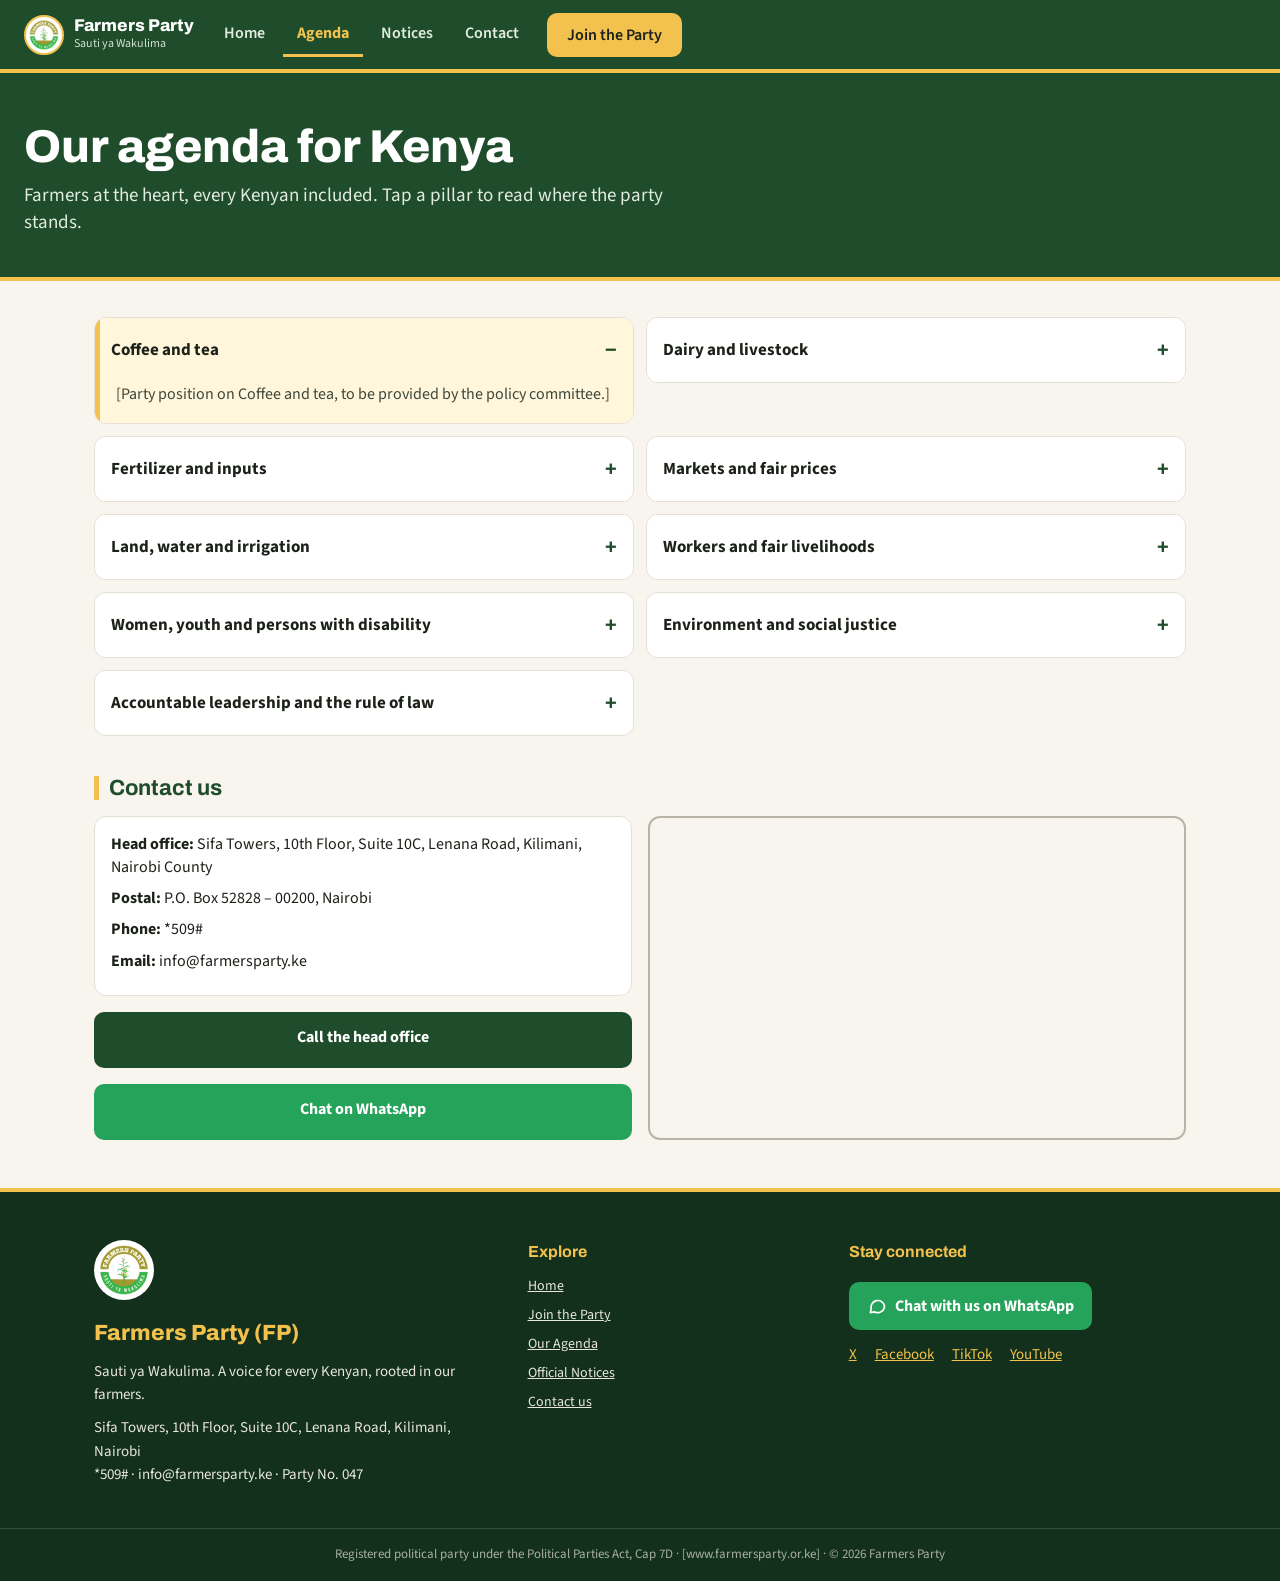
==== commit 9e83ec29: "latest" ====
--- a/agenda.html
+++ b/agenda.html
@@ -25,7 +25,7 @@
   <span><strong>Head office:</strong> Sifa Towers, 10th Floor, Suite 10C, Lenana Road, Kilimani, Nairobi County</span>
   <span><strong>Postal:</strong> P.O. Box 52828 – 00200, Nairobi</span>
   <span><strong>Phone:</strong> *509#</span>
-  <span><strong>Email:</strong> office@farmersparty.ke</span>
+  <span><strong>Email:</strong> info@farmersparty.ke</span>
 </div>
 <a class="btn btn-green" href="tel:">Call the head office</a>
 <a class="btn btn-wa" href="https://wa.me/">Chat on WhatsApp</a>
@@ -44,7 +44,7 @@
 </main>
 <footer class="ftr">
 <div class="ftr-in">
-<div><img src="logo.png" alt="Farmers Party Logo" style="height: 60px; margin-bottom: 10px; border-radius: 50%; background: #fff; padding: 3px;"><span class="t">Farmers Party (FP)</span><p>Sauti ya Wakulima. A voice for every Kenyan, rooted in our farmers.</p><p>Sifa Towers, 10th Floor, Suite 10C, Lenana Road, Kilimani, Nairobi<br>*509# · office@farmersparty.ke · Party No. 047</p></div>
+<div><img src="logo.png" alt="Farmers Party Logo" style="height: 60px; margin-bottom: 10px; border-radius: 50%; background: #fff; padding: 3px;"><span class="t">Farmers Party (FP)</span><p>Sauti ya Wakulima. A voice for every Kenyan, rooted in our farmers.</p><p>Sifa Towers, 10th Floor, Suite 10C, Lenana Road, Kilimani, Nairobi<br>*509# · info@farmersparty.ke · Party No. 047</p></div>
 <div><h3>Explore</h3><ul><li><a href="index.html">Home</a></li><li><a href="join.html">Join the Party</a></li><li><a href="agenda.html">Our Agenda</a></li><li><a href="notices.html">Official Notices</a></li><li><a href="agenda.html#contact">Contact us</a></li></ul></div>
 <div><h3>Stay connected</h3><a class="btn btn-wa" href="https://wa.me/"><svg aria-hidden="true" width="20" height="20" viewBox="0 0 24 24" fill="none" stroke="#fff" stroke-width="2" stroke-linecap="round" stroke-linejoin="round"><path d="M21 12a8 8 0 0 1-11.6 7.1L4 20l1-4.8A8 8 0 1 1 21 12z"/></svg>Chat with us on WhatsApp</a><div class="soc"><a href="https://x.com/FarmersParty_FP" target="_blank" rel="noopener">X</a><a href="https://www.facebook.com/share/1CMqEgruwL/" target="_blank" rel="noopener">Facebook</a><a href="https://tiktok.com/">TikTok</a><a href="https://youtube.com/">YouTube</a></div></div>
 </div>
--- a/styles.css
+++ b/styles.css
@@ -80,7 +80,36 @@
 .acc .card{overflow:hidden}
 .acc button{font:inherit;width:100%;display:flex;justify-content:space-between;align-items:center;gap:12px;background:#fff;border:0;padding:16px;min-height:56px;text-align:left;color:var(--ink);font-weight:700;font-size:17px;cursor:pointer}
 .acc button span+span{font-size:22px;color:var(--green)}
-.acc p{padding:0 16px 16px;font-size:16px;line-height:1.5;color:var(--text2)}
+
+/* ===== Agenda Pillar Rich Content Styles ===== */
+#pillars .card > div[id^="pillar-"] {
+  padding: 0 16px 16px;
+  font-size: 16px;
+  line-height: 1.55;
+  color: var(--text2);
+}
+#pillars .card > div[id^="pillar-"] p {
+  margin: 0 0 10px;
+}
+#pillars .card > div[id^="pillar-"] ul {
+  margin: 8px 0 14px;
+  padding-left: 22px;
+  list-style-type: disc;
+}
+#pillars .card > div[id^="pillar-"] li {
+  margin-bottom: 8px;
+}
+#pillars .card > div[id^="pillar-"] .pillar-ref {
+  margin-top: 12px;
+  padding-top: 10px;
+  border-top: 1px solid var(--line);
+  font-size: 14px;
+  color: var(--muted);
+}
+#pillars .card > div[id^="pillar-"] .pillar-ref strong {
+  color: var(--green);
+}
+
 .contact{padding:20px 16px 24px;display:flex;flex-direction:column;gap:12px}
 .contact h2{margin:0;font-size:22px}
 .contact .info{padding:16px;display:flex;flex-direction:column;gap:8px;font-size:16px;line-height:1.45}
@@ -124,7 +153,7 @@
 .card-pad h2,.objection h2{color:var(--green)}
 /* accordion + chips */
 .acc button[aria-expanded=true]{background:var(--gold-tint);border-left:5px solid var(--gold);padding-left:11px}
-.acc button[aria-expanded=true]+p{background:var(--gold-tint);border-left:5px solid var(--gold);padding-top:0;padding-left:11px}
+.acc button[aria-expanded=true]+div[id^="pillar-"]{background:var(--gold-tint);border-left:5px solid var(--gold);padding-top:16px;padding-left:11px}
 .chip:hover{border-color:var(--green)}
 .chip[aria-pressed=true]{box-shadow:0 3px 0 var(--gold)}
 .in:focus{border-color:var(--green);box-shadow:0 0 0 3px var(--gold-tint),0 0 0 4px var(--gold);outline:none}
@@ -381,4 +410,4 @@
   opacity:0; transform: translateY(28px);
   transition: opacity .7s ease, transform .7s ease;
 }
-.reveal.active { opacity:1; transform: translateY(0); }
+.reveal.active { opacity:1; transform: translateY(0); }
